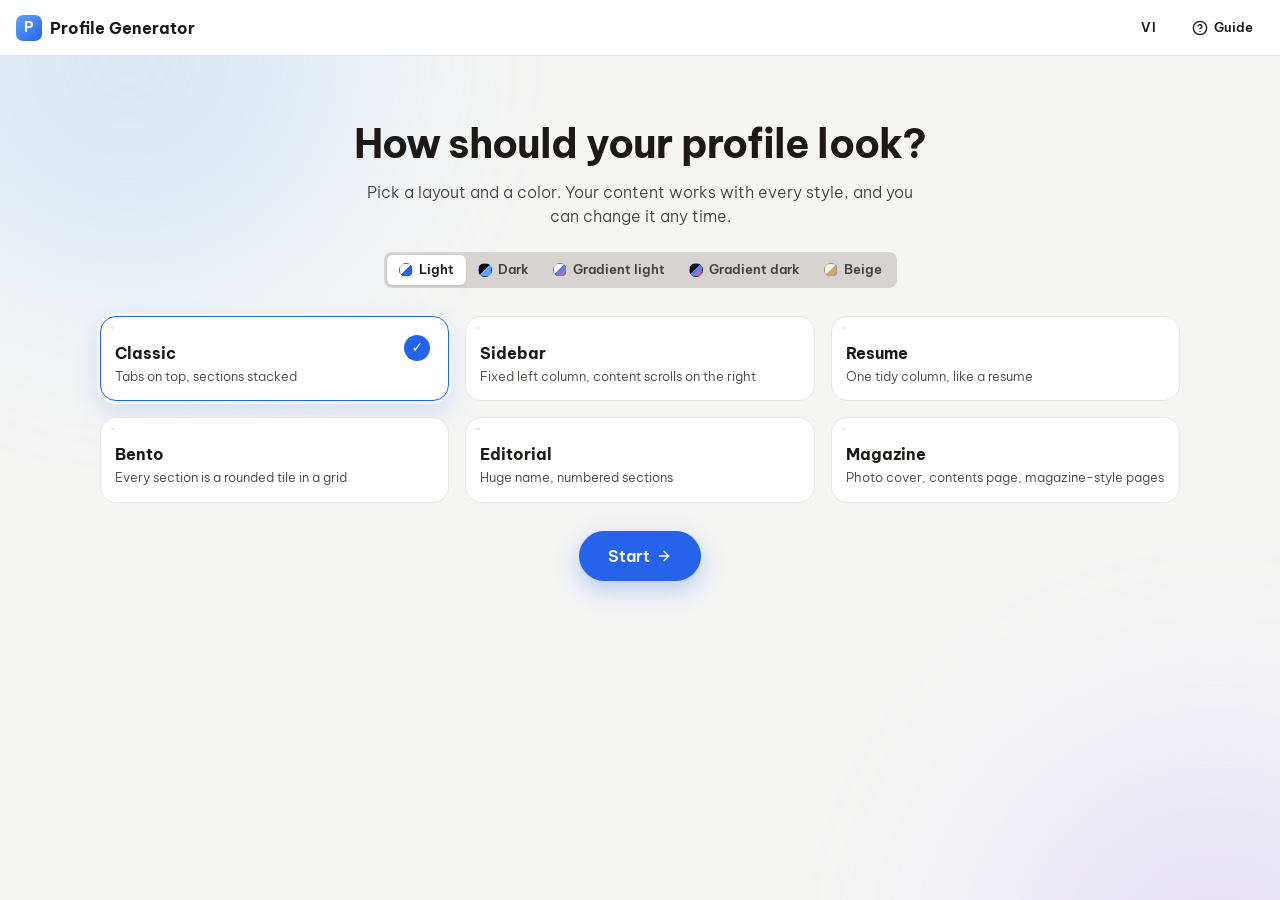
==== index.html @ 4fa09e20 "Deploy c422b63" ====
<!doctype html>
<html lang="vi">
  <head>
    <meta charset="UTF-8" />
    <meta name="viewport" content="width=device-width, initial-scale=1.0" />
    <title>Profile Generator</title>
    <meta name="description" content="Tạo profile cá nhân miễn phí: điền thông tin, chọn bố cục và màu, xem trước ngay, tải PDF hoặc ZIP website tĩnh." />
    <meta property="og:type" content="website" />
    <meta property="og:url" content="https://genprofile.github.io/" />
    <meta property="og:title" content="Profile Generator" />
    <meta property="og:description" content="Tạo profile cá nhân miễn phí: điền thông tin, chọn bố cục và màu, xem trước ngay, tải PDF hoặc ZIP website tĩnh." />
    <meta name="twitter:card" content="summary" />
    <link rel="preconnect" href="https://fonts.googleapis.com" />
    <link rel="preconnect" href="https://fonts.gstatic.com" crossorigin />
    <link rel="stylesheet" href="https://fonts.googleapis.com/css2?family=Be+Vietnam+Pro:wght@300;600;700&display=swap" />
    <script type="module" crossorigin src="./assets/index-CULIF-wq.js"></script>
    <link rel="modulepreload" crossorigin href="./assets/icons-CatRToJ0.js">
    <link rel="stylesheet" crossorigin href="./assets/icons-De8M_kjZ.css">
  </head>
  <body data-mode="edit">
    <header class="topbar">
      <button type="button" class="btn btn--ghost btn--sm only-result" id="back-to-edit" data-en="Keep editing">Sửa tiếp</button>
      <h1 class="topbar__title"><span class="logo" aria-hidden="true">P</span>Profile Generator</h1>
      <p class="topbar__status only-edit" id="save-status" role="status"></p>
      <button type="button" class="btn btn--ghost btn--sm topbar__lang" id="lang-toggle"></button>
      <a class="btn btn--ghost btn--sm topbar__help" id="help-link" href="huong-dan.html" aria-label="Hướng dẫn" data-en-aria-label="Guide"><span class="topbar__help-label" data-en="Guide">Hướng dẫn</span></a>
      <button type="button" class="btn btn--ghost btn--sm only-edit topbar__clear" id="clear-draft" aria-label="Xoá nháp" data-en-aria-label="Clear draft"><span class="topbar__clear-label" data-en="Clear draft">Xoá nháp</span></button>
      <button type="button" class="btn btn--primary btn--sm only-edit" id="create" data-en="Create profile">Tạo profile</button>

      <!-- Chế độ xem trước: cùng hàng trên desktop, xuống hàng thứ 2 trên điện thoại -->
      <div class="result-bar only-result">
        <p class="result-bar__hint" data-en="Happy with it? Download it or put it on GitHub.">Ưng ý rồi? Tải về hoặc đưa lên GitHub.</p>
        <button type="button" class="btn btn--sm" id="download-pdf"><span class="btn__label" data-en="Download PDF">Tải PDF</span></button>
        <button type="button" class="btn btn--sm" id="download-zip"><span class="btn__label" data-en="Download ZIP">Tải ZIP</span></button>
        <button type="button" class="btn btn--sm" id="to-github" disabled title="Sắp có" data-en-title="Coming soon">
          GitHub <span class="soon" data-en="Coming soon">Sắp có</span>
        </button>
      </div>
    </header>

    <!-- Màn hình khởi động (#/bat-dau): chọn bố cục + màu trước khi vào màn hình chính -->
    <main class="start only-start" id="start" aria-labelledby="start-title">
      <div class="start__bg" aria-hidden="true"></div>
      <div class="start__inner">
        <h2 class="start__title" id="start-title" data-en="How should your profile look?">Bạn muốn profile trông thế nào?</h2>
        <p class="start__lead" data-en="Pick a layout and a color. Your content works with every style, and you can change it any time.">Chọn bố cục và màu. Nội dung bạn nhập dùng chung cho mọi kiểu, đổi lại lúc nào cũng được.</p>
        <div class="segmented start__themes" id="start-themes" role="group" aria-label="Màu profile" data-en-aria-label="Profile color"></div>
        <div class="start__grid" id="start-layouts" role="group" aria-label="Bố cục profile" data-en-aria-label="Profile layout"></div>
        <button type="button" class="btn btn--primary start__go" id="start-go"><span id="start-go-label">Bắt đầu</span></button>
      </div>
    </main>

    <nav class="tabs only-edit" aria-label="Chế độ xem" data-en-aria-label="View">
      <button type="button" class="tabs__btn" data-view-tab="edit" aria-pressed="true" data-en="Edit">Sửa</button>
      <button type="button" class="tabs__btn" data-view-tab="preview" aria-pressed="false" data-en="Preview">Xem trước</button>
    </nav>

    <main class="workspace" id="workspace" data-view="edit">
      <div class="editor" id="editor"></div>
      <section class="preview" id="preview" data-device="desktop" aria-label="Xem trước" data-en-aria-label="Preview">
        <div class="preview__toolbar">
          <div class="segmented devices" role="group" aria-label="Khổ xem trước" data-en-aria-label="Preview size">
            <button type="button" class="seg" data-device-btn="desktop" aria-pressed="true" data-en="Desktop">Máy tính</button>
            <button type="button" class="seg" data-device-btn="phone" aria-pressed="false" data-en="Phone">Điện thoại</button>
          </div>
          <button type="button" class="btn btn--sm" id="change-layout" title="Đổi bố cục" data-en-title="Change layout"><span data-en="Layout:">Kiểu:</span> <span id="layout-name"></span></button>
          <div class="segmented picker" id="theme-picker" role="group" aria-label="Màu profile" data-en-aria-label="Profile color"></div>
        </div>
        <div class="preview__stage">
          <iframe id="preview-frame" title="Xem trước profile" data-en-title="Profile preview" src="template/index.html?preview&v=7bfd4f68"></iframe>
          <div class="preview__empty" id="preview-empty" hidden>
            <p class="preview__empty-title" data-en="This preview uses sample data">Đây là bản xem trước với dữ liệu mẫu</p>
            <p data-en="Fill in the form on the left and your profile replaces it as you type.">Điền thông tin ở cột bên trái, profile của bạn sẽ thay vào đây ngay khi bạn gõ.</p>
            <button type="button" class="btn btn--primary" id="preview-sample" data-en="Use sample data">Dùng dữ liệu mẫu</button>
          </div>
        </div>
      </section>
    </main>

    <div class="toast-region" id="toast" role="status" aria-live="polite"></div>

  </body>
</html>
---- assets/icons-De8M_kjZ.css ----
:root{--bg: #f5f5f4;--surface: #ffffff;--surface-alt: #fafaf9;--text: #1c1917;--muted: #44403c;--border: #d6d3d1;--border-soft: #e7e5e4;--accent: #2563eb;--accent-hover: #1d4ed8;--primary: #2563eb;--primary-hover: #1d4ed8;--accent-soft: #eff6ff;--success: #15803d;--success-soft: #dcfce7;--danger: #b91c1c;--accent-line: #bfdbfe;--toast-bg: #1c1917;--device: #1c1917;--radius: 10px;--topbar-h: 56px;--tabs-h: 48px;--bar-h: 52px;--font: "Be Vietnam Pro", system-ui, -apple-system, "Segoe UI", Roboto, "Helvetica Neue", Arial, sans-serif}html[data-theme=dark],html[data-theme=gradient-dark]{color-scheme:dark;--bg: #0e0e10;--surface: #18181b;--surface-alt: #1f1f23;--text: #f4f4f5;--muted: #b4b4bb;--border: #3f3f46;--border-soft: #27272a;--accent: #3b82f6;--accent-hover: #2563eb;--accent-soft: rgba(59, 130, 246, .15);--accent-line: rgba(96, 165, 250, .35);--success: #4ade80;--success-soft: rgba(74, 222, 128, .15);--danger: #f87171;--toast-bg: #3f3f46;--device: #3f3f46}*{box-sizing:border-box}[hidden],body[data-mode=edit] .only-result,body[data-mode=result] .only-edit,body:not([data-mode=start]) .only-start,body[data-mode=start] .only-edit,body[data-mode=start] .only-result,body[data-mode=start] .workspace{display:none!important}body{margin:0;background:var(--bg);color:var(--text);font:300 15px/1.5 var(--font)}.icon{display:inline-flex;flex-shrink:0;width:16px;height:16px}.icon svg{width:100%;height:100%}.visually-hidden{position:absolute;width:1px;height:1px;overflow:hidden;clip:rect(0 0 0 0);white-space:nowrap}.topbar{position:sticky;top:0;z-index:5;display:flex;align-items:center;gap:12px;height:var(--topbar-h);padding:0 16px;border-bottom:1px solid var(--border-soft);background:var(--surface)}.topbar__title{display:flex;align-items:center;gap:8px;min-width:0;margin:0;overflow:hidden;font-size:16px;white-space:nowrap}.logo{display:inline-flex;flex-shrink:0;align-items:center;justify-content:center;width:26px;height:26px;border-radius:7px;background:linear-gradient(135deg,#60a5fa,var(--accent));color:#fff;font-size:14px;font-weight:700}.topbar__status{flex-shrink:0;margin:0 0 0 auto;color:var(--muted);font-size:13px;white-space:nowrap}@media(max-width:480px){body[data-mode=edit] .topbar__title{display:none}}.result-bar{display:flex;align-items:center;gap:8px;margin-left:auto}.result-bar__hint{margin:0 4px 0 0;color:var(--muted);font-size:14px;white-space:nowrap}.soon{padding:1px 6px;border-radius:999px;background:var(--border-soft);color:var(--muted);font-size:11px}body[data-mode=result] .workspace{grid-template-columns:1fr}body[data-mode=result] .editor{display:none!important}@media(max-width:1100px){.result-bar__hint{display:none}}@media(max-width:899px){body[data-mode=result] .topbar{display:grid;grid-template-columns:auto 1fr;grid-template-rows:var(--topbar-h) calc(var(--bar-h) - 1px);row-gap:0;height:calc(var(--topbar-h) + var(--bar-h))}body[data-mode=result] .result-bar{grid-column:1 / -1;justify-content:center;margin:0 -16px;border-top:1px solid var(--border-soft)}body[data-mode=result] .preview{display:flex!important;height:calc(100dvh - var(--topbar-h) - var(--bar-h))}}.workspace{display:grid;grid-template-columns:minmax(340px,460px) 1fr;height:calc(100dvh - var(--topbar-h))}.editor{position:relative;display:grid;align-content:start;gap:12px;padding:16px;overflow-y:auto;border-right:1px solid var(--border-soft)}.preview{display:flex;flex-direction:column;gap:12px;min-width:0;padding:12px 16px 16px;background:var(--border-soft)}.preview__toolbar{display:flex;flex-wrap:wrap;justify-content:center;gap:8px 12px}.segmented{display:flex;padding:3px;border-radius:8px;background:var(--border)}.swatch{flex-shrink:0;width:14px;height:14px;border:1px solid rgba(0,0,0,.15);border-radius:50%}.swatch--minimal{background:linear-gradient(135deg,#fafaf9 50%,#2563eb 50%)}.swatch--dark{background:linear-gradient(135deg,#0b0b0c 50%,#60a5fa 50%)}.swatch--gradient{background:linear-gradient(135deg,#f8f9fc 45%,#4285f4 45%,#9b72cb 72%,#d96570)}.swatch--gradient-dark{background:linear-gradient(135deg,#131314 45%,#4285f4 45%,#9b72cb 72%,#d96570)}.swatch--beige{background:linear-gradient(135deg,#f4f0ea 50%,#c9a57b 50%)}.seg{display:inline-flex;align-items:center;gap:6px;padding:5px 12px;border:0;border-radius:6px;background:transparent;color:var(--muted);font:inherit;font-size:13px;font-weight:600;cursor:pointer}.seg[aria-pressed=true]{background:var(--surface);color:var(--text);box-shadow:0 1px 2px #1c19171f}.preview__stage{position:relative;display:flex;flex:1;justify-content:center;min-height:0}.preview.is-sample iframe{opacity:.55}.preview__empty{position:absolute;bottom:20px;left:50%;display:flex;flex-direction:column;align-items:center;gap:6px;width:min(100% - 32px,440px);padding:16px 20px;border:1px solid var(--border);border-radius:var(--radius);background:var(--surface);box-shadow:0 12px 32px #1c19172e;color:var(--muted);text-align:center;transform:translate(-50%)}.preview__empty p{max-width:36ch;margin:0}.preview__empty-title{color:var(--text);font-size:16px;font-weight:700}.preview__empty .btn{margin-top:6px}.preview iframe{display:block;width:100%;height:100%;border:0;border-radius:var(--radius);background:var(--surface);box-shadow:0 4px 16px #1c191714;transition:width .25s ease}.preview[data-device=phone] iframe{width:390px;max-width:100%;border:8px solid var(--device);border-radius:28px}.tabs{display:none}@media(max-width:899px){.tabs{position:sticky;top:var(--topbar-h);z-index:4;display:flex;height:var(--tabs-h);border-bottom:1px solid var(--border-soft);background:var(--surface)}.tabs__btn{flex:1;border:0;border-bottom:2px solid transparent;background:none;color:var(--muted);font:inherit;font-weight:600;cursor:pointer}.tabs__btn[aria-pressed=true]{border-bottom-color:var(--accent);color:var(--accent)}.workspace{display:block;height:auto}.editor{overflow:visible;border-right:0}.preview{height:calc(100dvh - var(--topbar-h) - var(--tabs-h));gap:0;padding:0}.preview__toolbar{padding:8px;border-bottom:1px solid var(--border);background:var(--surface)}.devices{display:none}.picker .seg__label{position:absolute;width:1px;height:1px;overflow:hidden;clip:rect(0 0 0 0);white-space:nowrap}.picker .seg{padding:7px 8px}.picker .swatch,.picker .icon{width:18px;height:18px}.preview iframe,.preview[data-device=phone] iframe{width:100%;border:0;border-radius:0;box-shadow:none}.workspace[data-view=edit] .preview,.workspace[data-view=preview] .editor{display:none}}.progress{display:grid;gap:6px;padding:12px 16px;border:1px solid var(--border-soft);border-radius:var(--radius);background:var(--surface)}.progress__row{display:flex;justify-content:space-between;font-size:13px;font-weight:600}.progress__label{color:var(--muted);font-weight:300}.progress__hint{margin:2px 0 0;color:var(--muted);font-size:13px}.progress__next{display:inline-flex;align-items:center;gap:4px;padding:0;border:0;background:none;color:var(--accent);font:inherit;font-weight:600;cursor:pointer}.progress__next:hover{text-decoration:underline}.progress__next:focus-visible{border-radius:4px;outline:2px solid var(--accent);outline-offset:2px}.progress__next .icon{width:14px;height:14px}.progress__track{height:6px;overflow:hidden;border-radius:999px;background:var(--border-soft)}.progress__fill{display:block;height:100%;border-radius:inherit;background:var(--accent);transition:width .3s ease}.banner{display:grid;gap:10px;justify-items:start;padding:14px 16px;border:1px solid var(--accent-line);border-radius:var(--radius);background:var(--accent-soft)}.banner p{margin:0;font-size:14px}.panel{border:1px solid var(--border-soft);border-radius:var(--radius);background:var(--surface)}.panel>summary{display:flex;align-items:center;gap:8px;padding:12px 16px;font-weight:600;cursor:pointer;list-style:none}.panel>summary::-webkit-details-marker{display:none}.panel>summary:focus-visible{border-radius:var(--radius);outline:2px solid var(--accent);outline-offset:-2px}.panel__title{margin-right:auto}.panel__badge{display:inline-flex;align-items:center;justify-content:center;min-width:22px;height:22px;padding:0 7px;border-radius:999px;background:var(--border-soft);color:var(--muted);font-size:12px}.panel__badge:empty{display:none}.panel__badge--done{padding:0;background:var(--success-soft);color:var(--success)}.panel__badge--done .icon{width:14px;height:14px}.panel>summary>.icon{color:var(--muted);transition:transform .2s ease}.panel[open]>summary>.icon{transform:rotate(180deg)}.panel__body{display:grid;grid-template-columns:minmax(0,1fr);gap:14px;padding:4px 16px 16px}.field{display:grid;gap:4px;min-width:0}.field label,.field__label{font-size:13px;font-weight:600}.field__hint{margin:0;color:var(--muted);font-size:12px}.field__error{margin:0;color:var(--danger);font-size:12px}.field__error:empty{display:none}.form-note{margin:0;color:var(--muted);font-size:13px}input,textarea,select{width:100%;padding:8px 10px;border:1px solid var(--border);border-radius:8px;background:var(--surface);color:var(--text);font:inherit}textarea{min-height:88px;resize:vertical}input:focus,textarea:focus,select:focus{border-color:var(--accent);outline:2px solid var(--accent);outline-offset:-1px}[aria-invalid=true]{border-color:var(--danger)}.checkbox{display:flex;align-items:center;gap:8px;font-size:14px}.checkbox input{width:16px;height:16px;margin:0;accent-color:var(--accent)}.chips{display:flex;flex-wrap:wrap;gap:6px;padding:6px;border:1px solid var(--border);border-radius:8px;background:var(--surface);cursor:text}.chips:focus-within{border-color:var(--accent);outline:2px solid var(--accent);outline-offset:-1px}.chips__list{display:contents;list-style:none}.chip{display:inline-flex;align-items:center;gap:2px;padding:2px 4px 2px 10px;border-radius:999px;background:var(--accent-soft);color:var(--accent);font-size:13px}.chip__remove{display:inline-flex;padding:3px;border:0;border-radius:999px;background:none;color:inherit;cursor:pointer}.chip__remove .icon{width:12px;height:12px}.chip__remove:hover,.chip__remove:focus-visible{background:var(--accent-line);outline:none}.chips__input,.chips__input:focus{flex:1;min-width:100px;padding:2px 4px;border:0;outline:none}.btn{display:inline-flex;align-items:center;justify-content:center;gap:6px;padding:7px 14px;border:1px solid var(--border);border-radius:8px;background:var(--surface);color:var(--text);font:inherit;font-size:14px;font-weight:600;white-space:nowrap;cursor:pointer}.btn:hover:not(:disabled){background:var(--bg)}.btn:disabled{opacity:.6;cursor:not-allowed}.btn--sm{padding:5px 10px;font-size:13px}.btn--primary{border-color:var(--primary);background:var(--primary);color:#fff}.btn--primary:hover:not(:disabled){background:var(--primary-hover)}.btn--ghost{border-color:transparent;background:transparent}.btn--add{justify-self:start;border-style:dashed;color:var(--accent)}.btn:focus-visible,.icon-btn:focus-visible,.tabs__btn:focus-visible,.seg:focus-visible,.list__toggle:focus-visible,.visually-hidden:focus-visible+.btn{outline:2px solid var(--accent);outline-offset:2px}.icon-btn{display:inline-flex;align-items:center;justify-content:center;width:30px;height:30px;border:1px solid transparent;border-radius:6px;background:transparent;color:var(--muted);cursor:pointer}.icon-btn:hover:not(:disabled){border-color:var(--border);background:var(--surface);color:var(--text)}.icon-btn:disabled{opacity:.3;cursor:default}.list{display:grid;grid-template-columns:minmax(0,1fr);gap:8px}.list__empty{margin:0;color:var(--muted);font-size:13px}.list__item{border:1px solid var(--border-soft);border-radius:8px;background:var(--surface-alt)}.list__head{display:flex;align-items:center;gap:2px;padding:4px 6px 4px 4px}.list__toggle{display:flex;flex:1;align-items:center;gap:8px;min-width:0;padding:6px 8px;border:0;border-radius:6px;background:none;color:var(--text);font:inherit;font-size:14px;font-weight:600;text-align:left;cursor:pointer}.list__toggle .icon{color:var(--muted);transform:rotate(-90deg);transition:transform .2s ease}.list__toggle[aria-expanded=true] .icon{transform:none}.list__title{min-width:0;overflow-wrap:anywhere}.list__body{display:grid;gap:14px;padding:12px 12px 14px;border-top:1px solid var(--border-soft)}.image-field{display:flex;align-items:center;gap:12px;padding:10px;border:1px dashed var(--border);border-radius:8px}.image-field.is-dragging{border-color:var(--accent);background:var(--accent-soft)}.image-field__thumb{flex-shrink:0;width:64px;height:64px;border:1px solid var(--border-soft);border-radius:8px;object-fit:cover}.image-field__thumb--wide{width:112px;height:63px}.image-field__actions{display:flex;flex-wrap:wrap;align-items:center;gap:6px 8px}.image-field__actions .field__hint{flex-basis:100%}.toast-region{position:fixed;bottom:16px;left:50%;z-index:20;width:max-content;max-width:calc(100% - 32px);transform:translate(-50%)}.toast{display:flex;align-items:center;gap:16px;padding:10px 12px 10px 16px;border-radius:10px;background:var(--toast-bg);box-shadow:0 8px 24px #1c191740;color:#fff;font-size:14px}.toast__message{min-width:0;overflow:hidden;text-overflow:ellipsis;white-space:nowrap}.toast__action{flex-shrink:0;padding:4px 8px;border:0;border-radius:6px;background:none;color:#93c5fd;font:inherit;font-weight:600;cursor:pointer}.toast__action:hover,.toast__action:focus-visible{background:#ffffff1f;outline:none}.start{--m-bg: #fafaf9;--m-surface: #ffffff;--m-line: #e7e5e4;--m-ink: #1c1917;--m-accent: #2563eb;--m-cover: var(--m-accent);--m-cover-ink: #ffffff;position:relative;display:flex;justify-content:center;min-height:calc(100dvh - var(--topbar-h));padding:clamp(32px,6vw,64px) 16px 24px;overflow:clip}.start[data-theme=dark]{--m-bg: #0b0b0c;--m-surface: #161618;--m-line: #2a2a2e;--m-ink: #f4f4f5;--m-accent: #60a5fa;--m-cover-ink: #0b0b0c}.start[data-theme=gradient]{--m-bg: #f8f9fc;--m-line: #e1e3e8;--m-ink: #1f1f1f;--m-accent: linear-gradient(90deg, #4285f4, #9b72cb 55%, #d96570)}.start[data-theme=gradient-dark]{--m-bg: #131314;--m-surface: #1e1f20;--m-line: #2e3033;--m-ink: #e3e3e3;--m-accent: linear-gradient(90deg, #4285f4, #9b72cb 55%, #d96570)}.start[data-theme=beige]{--m-bg: #f4f0ea;--m-surface: #fffdf9;--m-line: #e8e0d4;--m-accent: #8b6440;--m-cover: #c9a57b;--m-cover-ink: #1c1917}.start__bg{position:absolute;inset:0;pointer-events:none}.start__bg:before,.start__bg:after{content:"";position:absolute;width:60vmax;height:60vmax;border-radius:50%;filter:blur(60px);opacity:.35;animation:start-drift 16s ease-in-out infinite alternate}.start__bg:before{top:-30vmax;left:-20vmax;background:radial-gradient(circle,#93c5fd,transparent 65%)}.start__bg:after{right:-25vmax;bottom:-35vmax;background:radial-gradient(circle,#c4b5fd,transparent 65%);animation-delay:-8s}@keyframes start-drift{to{transform:translate(8vmax,6vmax) scale(1.15)}}.start__inner{position:relative;display:flex;flex-direction:column;align-items:center;width:min(100%,1080px);text-align:center}.start__title,.start__lead,.start__themes{animation:start-in .6s cubic-bezier(.2,.7,.2,1) backwards}.start__title{margin:0;font-size:clamp(26px,4vw,40px);letter-spacing:-.02em;line-height:1.2}.start__lead{max-width:52ch;margin:12px 0 24px;color:var(--muted);font-size:16px;animation-delay:.08s}.start__themes{flex-wrap:wrap;justify-content:center;animation-delay:.16s}.start__grid{display:grid;grid-template-columns:repeat(auto-fill,minmax(min(100%,280px),1fr));gap:16px;width:100%;margin-top:28px}.start-card{position:relative;display:flex;flex-direction:column;gap:2px;padding:10px 10px 14px;border:1px solid var(--border-soft);border-radius:16px;background:var(--surface);color:var(--text);font:inherit;text-align:left;cursor:pointer;animation:start-in .6s cubic-bezier(.2,.7,.2,1) backwards;animation-delay:calc(.24s + var(--i, 0) * 70ms);transition:transform .25s ease,box-shadow .25s ease,border-color .25s ease}.start-card:hover{transform:translateY(-4px);box-shadow:0 12px 28px #1c19171f}.start-card[aria-pressed=true]{border-color:var(--accent);box-shadow:0 0 0 3px var(--accent-soft),0 12px 28px #2563eb29}.start-card:after{content:"✓";position:absolute;top:18px;right:18px;display:grid;place-items:center;width:26px;height:26px;border-radius:50%;background:var(--accent);color:#fff;font-size:14px;font-weight:700;opacity:0;transform:scale(.5);transition:opacity .2s ease,transform .3s cubic-bezier(.3,1.6,.5,1)}.start-card[aria-pressed=true]:after{opacity:1;transform:none}.start-card:focus-visible{outline:2px solid var(--accent);outline-offset:2px}.start-card__name{margin:10px 4px 0;font-size:16px;font-weight:700}.start-card__desc{margin:0 4px;color:var(--muted);font-size:13px}.start__go{position:sticky;bottom:16px;z-index:1;margin-top:28px;padding:12px 28px;border-radius:999px;font-size:16px;box-shadow:0 8px 24px #2563eb4d}@keyframes start-in{0%{opacity:0;transform:translateY(16px)}}.mock{position:relative;display:block;aspect-ratio:16 / 10;overflow:hidden;border:1px solid var(--m-line);border-radius:10px;background:var(--m-bg);transition:background-color .3s ease}.mock .b{position:absolute;display:block;border-radius:3px;background:var(--m-line)}.mock--classic .b1{inset:0 0 auto;height:14%;border-radius:0;background:var(--m-surface);box-shadow:inset 0 -1px var(--m-line)}.mock--classic .b2{left:5%;top:5%;width:18%;height:4%;background:var(--m-ink)}.mock--classic .b3{left:54%;top:3%;width:41%;height:8%;border-radius:99px}.mock--classic .b4{left:55%;top:4%;width:12%;height:6%;border-radius:99px;background:var(--m-accent);animation:mock-tabs 4.5s ease-in-out infinite}.mock--classic .b5{left:6%;top:25%;width:13%;aspect-ratio:1;border-radius:50%;background:var(--m-accent)}.mock--classic .b6{left:24%;top:27%;width:42%;height:8%;background:var(--m-ink)}.mock--classic .b7{left:24%;top:40%;width:26%;height:4%}.mock--classic .b8{left:6%;top:58%;width:88%;height:34%;background:linear-gradient(90deg,var(--m-surface) 0 31%,transparent 31% 34.5%,var(--m-surface) 34.5% 65.5%,transparent 65.5% 69%,var(--m-surface) 69%)}.mock--sidebar .b1{inset:0 auto 0 0;width:30%;border-radius:0;background:var(--m-surface);box-shadow:inset -1px 0 var(--m-line)}.mock--sidebar .b2{left:6%;top:8%;width:10%;aspect-ratio:1;border-radius:50%;background:var(--m-accent)}.mock--sidebar .b3{left:6%;top:28%;width:18%;height:5%;background:var(--m-ink)}.mock--sidebar .b4{left:5%;top:42%;width:20%;height:42%;border-radius:5px}.mock--sidebar .b5{left:6%;top:44%;width:18%;height:8%;background:var(--m-accent);animation:mock-tabs-y 4.5s ease-in-out infinite}.mock--sidebar .b6{left:36%;top:10%;width:40%;height:7%;background:var(--m-ink)}.mock--sidebar .b7{left:36%;top:24%;width:58%;height:70%;background:linear-gradient(var(--m-surface) 0 75%,transparent 75%) 0 0 / 100% 40% repeat-y;animation:mock-scroll 3.5s linear infinite}.mock--resume .b1{left:25%;top:10%;width:32%;height:8%;background:var(--m-ink)}.mock--resume .b2{left:67%;top:8%;width:8%;aspect-ratio:1;border-radius:50%;background:var(--m-accent)}.mock--resume .b3{left:25%;top:25%;width:50%;height:1.5%;background:var(--m-accent)}.mock--resume .b4,.mock--resume .b5,.mock--resume .b6,.mock--resume .b7{left:25%;height:5%;transform-origin:left;animation:mock-grow 4s ease-out infinite}.mock--resume .b4{top:34%;width:50%}.mock--resume .b5{top:47%;width:42%;animation-delay:.25s}.mock--resume .b6{top:60%;width:48%;animation-delay:.5s}.mock--resume .b7{top:73%;width:34%;animation-delay:.75s}.mock--bento .b{border-radius:8px;background:var(--m-surface);box-shadow:0 0 0 1px var(--m-line);animation:mock-pulse 3s ease-in-out infinite}.mock--bento .b1{left:5%;top:7%;width:90%;height:28%}.mock--bento .b2{left:5%;top:40%;width:58%;height:24%;animation-delay:.3s}.mock--bento .b3{left:66%;top:40%;width:29%;height:24%;animation-delay:.6s}.mock--bento .b4{left:5%;top:68%;width:29%;height:25%;animation-delay:.9s}.mock--bento .b5{left:37%;top:68%;width:58%;height:25%;animation-delay:1.2s}.mock--bento .b6{left:9%;top:12%;width:11%;aspect-ratio:1;border-radius:50%;background:var(--m-accent);box-shadow:none}.mock--editorial .b1{left:6%;top:12%;width:70%;height:16%;background:var(--m-ink);transform-origin:left;animation:mock-grow 4s cubic-bezier(.2,.7,.2,1) infinite}.mock--editorial .b2{left:6%;top:34%;width:30%;height:5%;background:var(--m-accent)}.mock--editorial .b3{left:6%;top:52%;width:8%;height:6%;background:var(--m-accent)}.mock--editorial .b4{left:6%;top:62%;width:18%;height:5%;background:var(--m-ink)}.mock--editorial .b5{left:32%;top:52%;width:62%;height:40%;background:linear-gradient(var(--m-line) 0 40%,transparent 40%) 0 0 / 100% 25%}.mock--editorial .b6{left:84%;top:12%;width:9%;aspect-ratio:1;border-radius:50%;background:var(--m-accent)}.mock--magazine .b1{left:6%;top:3%;width:16%;height:3%;background:var(--m-ink);opacity:.5}.mock--magazine .b2{left:6%;top:10%;width:58%;height:80%;border-radius:0;background:linear-gradient(160deg,var(--m-line),var(--m-surface))}.mock--magazine .b3{left:48%;top:36%;width:46%;height:58%;border-radius:0;background:var(--m-cover);animation:mock-cover 5s cubic-bezier(.2,.7,.2,1) infinite}.mock--magazine .b4,.mock--magazine .b5{left:53%;height:10%;background:var(--m-cover-ink);animation:mock-cover 5s cubic-bezier(.2,.7,.2,1) infinite;animation-delay:.1s}.mock--magazine .b4{top:46%;width:30%}.mock--magazine .b5{top:61%;width:22%}@keyframes mock-tabs{0%,22%,to{transform:none}33%,55%{transform:translate(110%)}66%,88%{transform:translate(220%)}}@keyframes mock-tabs-y{0%,18%,to{transform:none}25%,43%{transform:translateY(125%)}50%,68%{transform:translateY(250%)}75%,93%{transform:translateY(375%)}}@keyframes mock-scroll{to{background-position:0 -66.667%}}@keyframes mock-grow{0%{transform:scaleX(0)}30%,85%{transform:scaleX(1);opacity:1}to{transform:scaleX(1);opacity:0}}@keyframes mock-pulse{0%,to{transform:none}50%{transform:scale(.94);opacity:.75}}@keyframes mock-cover{0%{transform:translate(45%);opacity:0}25%,88%{transform:none;opacity:1}to{transform:none;opacity:0}}@media(prefers-reduced-motion:reduce){.start *,.start *:before,.start *:after{animation:none!important;transition:none!important}}a.btn{text-decoration:none}body[data-mode=start] .topbar__lang,.guide-page .topbar__lang{margin-left:auto}.topbar__lang{min-width:40px;padding-inline:8px;letter-spacing:.04em}body[data-mode=result] .topbar__help,body[data-mode=result] .topbar__lang{display:none}@media(max-width:480px){.topbar__help,.topbar__clear{padding:7px}.topbar__help-label,.topbar__clear-label{display:none}}.guide{max-width:720px;margin:0 auto;padding:32px 16px 64px}.guide h1{margin:0 0 8px;font-size:28px;line-height:1.25}.guide h2{margin:40px 0 12px;font-size:20px}.guide strong{font-weight:600}.guide__lead{margin:0;color:var(--muted);font-size:17px}.guide__steps{display:grid;gap:14px;padding-left:22px}.guide__steps ul{display:grid;gap:6px;margin:8px 0 0;padding-left:20px}.guide code{padding:1px 5px;border-radius:4px;background:var(--accent-soft);font-size:.92em}.guide__faq{border-top:1px solid var(--border-soft)}.guide__faq details{border-bottom:1px solid var(--border-soft)}.guide__faq summary{padding:14px 0;font-weight:600;cursor:pointer}.guide__faq summary:focus-visible{outline:2px solid var(--accent);outline-offset:2px}.guide__faq details p{margin:0 0 16px;color:var(--muted)}.guide__cta{margin-top:40px}html:not([lang=en]) .guide__lang[lang=en],html[lang=en] .guide__lang[lang=vi]{display:none}
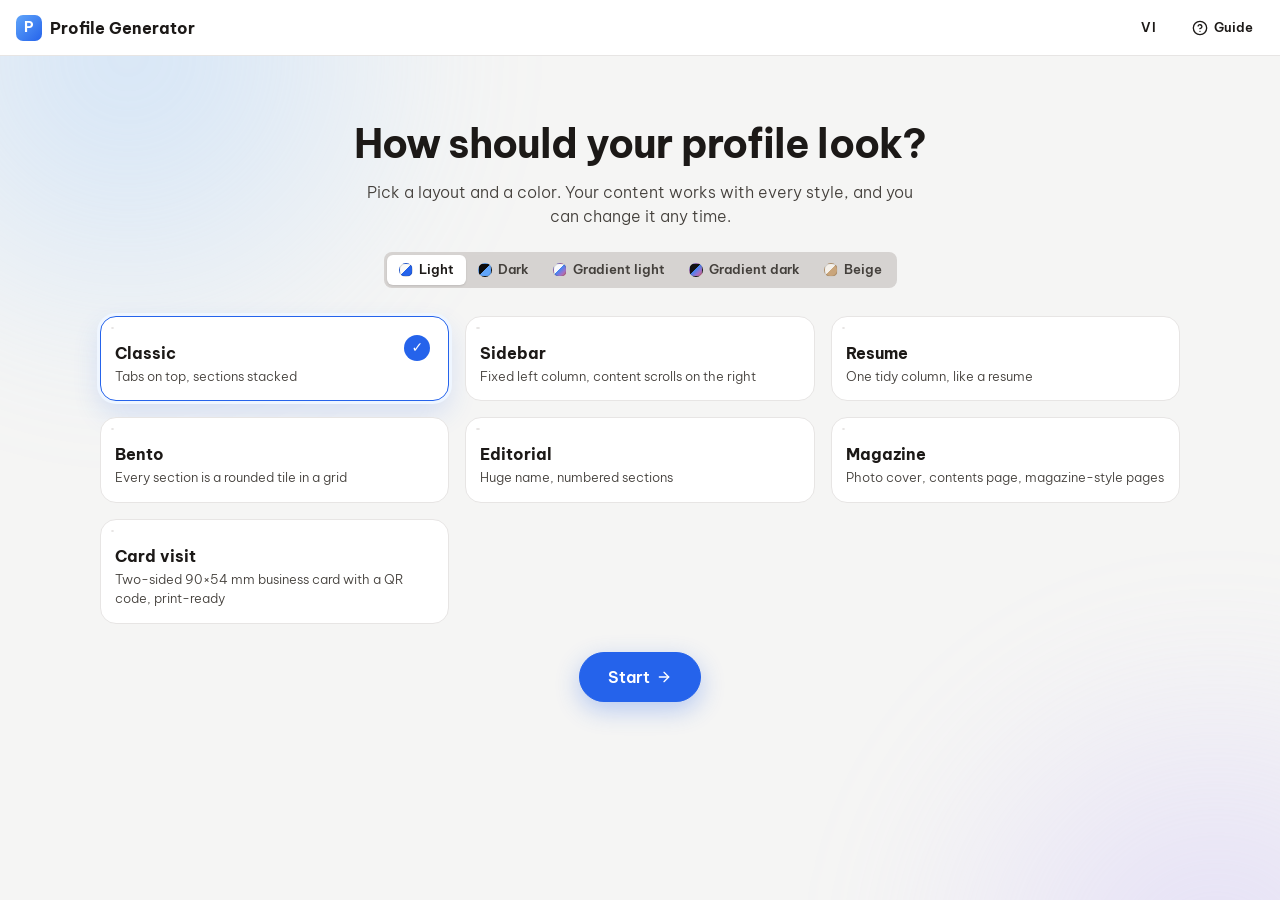
==== commit 1f8e8235: "Deploy e108d4d" ====
--- a/index.html
+++ b/index.html
@@ -13,9 +13,9 @@
     <link rel="preconnect" href="https://fonts.googleapis.com" />
     <link rel="preconnect" href="https://fonts.gstatic.com" crossorigin />
     <link rel="stylesheet" href="https://fonts.googleapis.com/css2?family=Be+Vietnam+Pro:wght@300;600;700&display=swap" />
-    <script type="module" crossorigin src="./assets/index-CULIF-wq.js"></script>
-    <link rel="modulepreload" crossorigin href="./assets/icons-CatRToJ0.js">
-    <link rel="stylesheet" crossorigin href="./assets/icons-De8M_kjZ.css">
+    <script type="module" crossorigin src="./assets/index-Bh5y-hS5.js"></script>
+    <link rel="modulepreload" crossorigin href="./assets/icons-gjpDQDKS.js">
+    <link rel="stylesheet" crossorigin href="./assets/icons-BS_9vqiA.css">
   </head>
   <body data-mode="edit">
     <header class="topbar">
@@ -29,12 +29,23 @@
 
       <!-- Chế độ xem trước: cùng hàng trên desktop, xuống hàng thứ 2 trên điện thoại -->
       <div class="result-bar only-result">
-        <p class="result-bar__hint" data-en="Happy with it? Download it or put it on GitHub.">Ưng ý rồi? Tải về hoặc đưa lên GitHub.</p>
+        <p class="result-bar__hint" data-en="Happy with it? Get a link, download it or put it on GitHub.">Ưng ý rồi? Lấy link, tải về hoặc đưa lên GitHub.</p>
+        <!-- Link chia sẻ (src/share/share.js), chỉ hiện khi có VITE_AI_API_URL -->
+        <button type="button" class="btn btn--sm btn--primary" id="share-link" hidden><span class="btn__label" data-en="Get link">Lấy link</span></button>
         <button type="button" class="btn btn--sm" id="download-pdf"><span class="btn__label" data-en="Download PDF">Tải PDF</span></button>
         <button type="button" class="btn btn--sm" id="download-zip"><span class="btn__label" data-en="Download ZIP">Tải ZIP</span></button>
         <button type="button" class="btn btn--sm" id="to-github" disabled title="Sắp có" data-en-title="Coming soon">
           GitHub <span class="soon" data-en="Coming soon">Sắp có</span>
         </button>
+      </div>
+
+      <!-- Xem link chia sẻ (#/p/<slug>-<id>). Sửa / Xoá link chỉ hiện khi trình duyệt có mã sửa -->
+      <div class="result-bar only-shared" id="share-bar">
+        <button type="button" class="btn btn--sm" id="share-edit" aria-label="Sửa" data-en-aria-label="Edit" hidden><span class="share-bar__label" data-en="Edit">Sửa</span></button>
+        <button type="button" class="btn btn--sm" id="share-delete" aria-label="Xoá link" data-en-aria-label="Delete link" hidden><span class="share-bar__label" data-en="Delete link">Xoá link</span></button>
+        <button type="button" class="btn btn--sm" id="share-pdf"><span class="btn__label" data-en="Download PDF">Tải PDF</span></button>
+        <button type="button" class="btn btn--sm" id="share-zip"><span class="btn__label" data-en="Download ZIP">Tải ZIP</span></button>
+        <button type="button" class="btn btn--sm btn--primary" id="share-create"><span data-en="Create yours">Tạo profile<span class="share-bar__more"> của bạn</span></span></button>
       </div>
     </header>
 
@@ -56,19 +67,24 @@
     </nav>
 
     <main class="workspace" id="workspace" data-view="edit">
-      <div class="editor" id="editor"></div>
+      <div class="editor-col">
+        <div class="editor" id="editor"></div>
+        <!-- Tay cầm trợ lý AI (src/ai/panel.js), chỉ hiện khi có VITE_AI_API_URL -->
+        <button type="button" class="ai-handle" id="ai-toggle" aria-expanded="false" hidden></button>
+      </div>
       <section class="preview" id="preview" data-device="desktop" aria-label="Xem trước" data-en-aria-label="Preview">
         <div class="preview__toolbar">
           <div class="segmented devices" role="group" aria-label="Khổ xem trước" data-en-aria-label="Preview size">
             <button type="button" class="seg" data-device-btn="desktop" aria-pressed="true" data-en="Desktop">Máy tính</button>
             <button type="button" class="seg" data-device-btn="phone" aria-pressed="false" data-en="Phone">Điện thoại</button>
           </div>
-          <button type="button" class="btn btn--sm" id="change-layout" title="Đổi bố cục" data-en-title="Change layout"><span data-en="Layout:">Kiểu:</span> <span id="layout-name"></span></button>
-          <div class="segmented picker" id="theme-picker" role="group" aria-label="Màu profile" data-en-aria-label="Profile color"></div>
+          <button type="button" class="btn btn--sm only-draft" id="change-layout" title="Đổi bố cục" data-en-title="Change layout"><span data-en="Layout:">Kiểu:</span> <span id="layout-name"></span></button>
+          <div class="segmented picker only-draft" id="theme-picker" role="group" aria-label="Màu profile" data-en-aria-label="Profile color"></div>
         </div>
         <div class="preview__stage">
-          <iframe id="preview-frame" title="Xem trước profile" data-en-title="Profile preview" src="template/index.html?preview&v=7bfd4f68"></iframe>
-          <div class="preview__empty" id="preview-empty" hidden>
+          <iframe id="preview-frame" title="Xem trước profile" data-en-title="Profile preview" src="template/index.html?preview&v=d6335669"></iframe>
+          <p class="share-status only-shared" id="share-status" role="status" hidden></p>
+          <div class="preview__empty only-draft" id="preview-empty" hidden>
             <p class="preview__empty-title" data-en="This preview uses sample data">Đây là bản xem trước với dữ liệu mẫu</p>
             <p data-en="Fill in the form on the left and your profile replaces it as you type.">Điền thông tin ở cột bên trái, profile của bạn sẽ thay vào đây ngay khi bạn gõ.</p>
             <button type="button" class="btn btn--primary" id="preview-sample" data-en="Use sample data">Dùng dữ liệu mẫu</button>
--- a/assets/icons-BS_9vqiA.css
+++ b/assets/icons-BS_9vqiA.css
@@ -0,0 +1 @@
+:root{--bg: #f5f5f4;--surface: #ffffff;--surface-alt: #fafaf9;--text: #1c1917;--muted: #44403c;--border: #d6d3d1;--border-soft: #e7e5e4;--accent: #2563eb;--accent-hover: #1d4ed8;--primary: #2563eb;--primary-hover: #1d4ed8;--accent-soft: #eff6ff;--success: #15803d;--success-soft: #dcfce7;--danger: #b91c1c;--accent-line: #bfdbfe;--toast-bg: #1c1917;--device: #1c1917;--radius: 10px;--topbar-h: 56px;--tabs-h: 48px;--bar-h: 52px;--font: "Be Vietnam Pro", system-ui, -apple-system, "Segoe UI", Roboto, "Helvetica Neue", Arial, sans-serif}html[data-theme=dark],html[data-theme=gradient-dark]{color-scheme:dark;--bg: #0e0e10;--surface: #18181b;--surface-alt: #1f1f23;--text: #f4f4f5;--muted: #b4b4bb;--border: #3f3f46;--border-soft: #27272a;--accent: #3b82f6;--accent-hover: #2563eb;--accent-soft: rgba(59, 130, 246, .15);--accent-line: rgba(96, 165, 250, .35);--success: #4ade80;--success-soft: rgba(74, 222, 128, .15);--danger: #f87171;--toast-bg: #3f3f46;--device: #3f3f46}*{box-sizing:border-box}[hidden],body[data-mode=edit] .only-result,body[data-mode=result] .only-edit,body:not([data-mode=start]) .only-start,body[data-mode=start] .only-edit,body[data-mode=start] .only-result,body[data-mode=start] .workspace,body:not([data-mode=shared]) .only-shared,body[data-mode=shared] .only-edit,body[data-mode=shared] .only-result,body[data-mode=shared] .only-draft{display:none!important}body{margin:0;background:var(--bg);color:var(--text);font:300 15px/1.5 var(--font)}.icon{display:inline-flex;flex-shrink:0;width:16px;height:16px}.icon svg{width:100%;height:100%}.visually-hidden{position:absolute;width:1px;height:1px;overflow:hidden;clip:rect(0 0 0 0);white-space:nowrap}.topbar{position:sticky;top:0;z-index:5;display:flex;align-items:center;gap:12px;height:var(--topbar-h);padding:0 16px;border-bottom:1px solid var(--border-soft);background:var(--surface)}.topbar__title{display:flex;align-items:center;gap:8px;min-width:0;margin:0;overflow:hidden;font-size:16px;white-space:nowrap}.logo{display:inline-flex;flex-shrink:0;align-items:center;justify-content:center;width:26px;height:26px;border-radius:7px;background:linear-gradient(135deg,#60a5fa,var(--accent));color:#fff;font-size:14px;font-weight:700}.topbar__status{flex-shrink:0;margin:0 0 0 auto;color:var(--muted);font-size:13px;white-space:nowrap}@media(max-width:480px){body[data-mode=edit] .topbar__title{display:none}}.result-bar{display:flex;align-items:center;gap:8px;margin-left:auto}.result-bar__hint{margin:0 4px 0 0;color:var(--muted);font-size:14px;white-space:nowrap}.soon{padding:1px 6px;border-radius:999px;background:var(--border-soft);color:var(--muted);font-size:11px}body[data-mode=result] .workspace,body[data-mode=shared] .workspace{grid-template-columns:1fr}body[data-mode=result] .editor-col,body[data-mode=shared] .editor-col{display:none!important}body[data-mode=shared] .preview.is-sample iframe{opacity:1}.share-status{position:absolute;inset:0;z-index:1;display:flex;align-items:center;justify-content:center;margin:0;padding:24px;border-radius:var(--radius);background:var(--surface);color:var(--muted);font-size:16px;text-align:center}@media(max-width:1100px){.result-bar__hint{display:none}}@media(max-width:899px){body[data-mode=result] .topbar,body[data-mode=shared] .topbar{display:grid;grid-template-columns:auto 1fr;grid-template-rows:var(--topbar-h) calc(var(--bar-h) - 1px);row-gap:0;height:calc(var(--topbar-h) + var(--bar-h))}body[data-mode=result] .result-bar,body[data-mode=shared] .result-bar{grid-column:1 / -1;justify-content:center;margin:0 -16px;border-top:1px solid var(--border-soft)}body[data-mode=result] .preview,body[data-mode=shared] .preview{display:flex!important;height:calc(100dvh - var(--topbar-h) - var(--bar-h))}}.workspace{display:grid;grid-template-columns:minmax(340px,460px) 1fr;height:calc(100dvh - var(--topbar-h))}.editor-col{position:relative;display:grid;grid-template-rows:minmax(0,1fr);min-width:0;min-height:0}.editor{position:relative;display:grid;align-content:start;gap:12px;padding:16px;overflow-y:auto;border-right:1px solid var(--border-soft)}.preview{display:flex;flex-direction:column;gap:12px;min-width:0;padding:12px 16px 16px;background:var(--border-soft)}.preview__toolbar{display:flex;flex-wrap:wrap;justify-content:center;gap:8px 12px}.segmented{display:flex;padding:3px;border-radius:8px;background:var(--border)}.swatch{flex-shrink:0;width:14px;height:14px;border:1px solid rgba(0,0,0,.15);border-radius:50%}.swatch--minimal{background:linear-gradient(135deg,#fafaf9 50%,#2563eb 50%)}.swatch--dark{background:linear-gradient(135deg,#0b0b0c 50%,#60a5fa 50%)}.swatch--gradient{background:linear-gradient(135deg,#f8f9fc 45%,#4285f4 45%,#9b72cb 72%,#d96570)}.swatch--gradient-dark{background:linear-gradient(135deg,#131314 45%,#4285f4 45%,#9b72cb 72%,#d96570)}.swatch--beige{background:linear-gradient(135deg,#f4f0ea 50%,#c9a57b 50%)}.seg{display:inline-flex;align-items:center;gap:6px;padding:5px 12px;border:0;border-radius:6px;background:transparent;color:var(--muted);font:inherit;font-size:13px;font-weight:600;cursor:pointer}.seg[aria-pressed=true]{background:var(--surface);color:var(--text);box-shadow:0 1px 2px #1c19171f}.preview__stage{position:relative;display:flex;flex:1;justify-content:center;min-height:0}.preview.is-sample iframe{opacity:.55}.preview__empty{position:absolute;bottom:20px;left:50%;display:flex;flex-direction:column;align-items:center;gap:6px;width:min(100% - 32px,440px);padding:16px 20px;border:1px solid var(--border);border-radius:var(--radius);background:var(--surface);box-shadow:0 12px 32px #1c19172e;color:var(--muted);text-align:center;transform:translate(-50%)}.preview__empty p{max-width:36ch;margin:0}.preview__empty-title{color:var(--text);font-size:16px;font-weight:700}.preview__empty .btn{margin-top:6px}.preview iframe{display:block;width:100%;height:100%;border:0;border-radius:var(--radius);background:var(--surface);box-shadow:0 4px 16px #1c191714;transition:width .25s ease}.preview[data-device=phone] iframe{width:390px;max-width:100%;border:8px solid var(--device);border-radius:28px}.tabs{display:none}@media(max-width:899px){.tabs{position:sticky;top:var(--topbar-h);z-index:4;display:flex;height:var(--tabs-h);border-bottom:1px solid var(--border-soft);background:var(--surface)}.tabs__btn{flex:1;border:0;border-bottom:2px solid transparent;background:none;color:var(--muted);font:inherit;font-weight:600;cursor:pointer}.tabs__btn[aria-pressed=true]{border-bottom-color:var(--accent);color:var(--accent)}.workspace{display:block;height:auto}.editor{overflow:visible;border-right:0}.preview{height:calc(100dvh - var(--topbar-h) - var(--tabs-h));gap:0;padding:0}.preview__toolbar{padding:8px;border-bottom:1px solid var(--border);background:var(--surface)}.devices{display:none}.picker .seg__label{position:absolute;width:1px;height:1px;overflow:hidden;clip:rect(0 0 0 0);white-space:nowrap}.picker .seg{padding:7px 8px}.picker .swatch,.picker .icon{width:18px;height:18px}.preview iframe,.preview[data-device=phone] iframe{width:100%;border:0;border-radius:0;box-shadow:none}.workspace[data-view=edit] .preview,.workspace[data-view=preview] .editor-col{display:none}.editor-col{display:block}}.progress{display:grid;gap:6px;padding:12px 16px;border:1px solid var(--border-soft);border-radius:var(--radius);background:var(--surface)}.progress__row{display:flex;justify-content:space-between;font-size:13px;font-weight:600}.progress__label{color:var(--muted);font-weight:300}.progress__hint{margin:2px 0 0;color:var(--muted);font-size:13px}.progress__next{display:inline-flex;align-items:center;gap:4px;padding:0;border:0;background:none;color:var(--accent);font:inherit;font-weight:600;cursor:pointer}.progress__next:hover{text-decoration:underline}.progress__next:focus-visible{border-radius:4px;outline:2px solid var(--accent);outline-offset:2px}.progress__next .icon{width:14px;height:14px}.progress__track{height:6px;overflow:hidden;border-radius:999px;background:var(--border-soft)}.progress__fill{display:block;height:100%;border-radius:inherit;background:var(--accent);transition:width .3s ease}.banner{display:grid;gap:10px;justify-items:start;padding:14px 16px;border:1px solid var(--accent-line);border-radius:var(--radius);background:var(--accent-soft)}.banner p{margin:0;font-size:14px}.editor--card .only-profile{display:none}.panel{border:1px solid var(--border-soft);border-radius:var(--radius);background:var(--surface)}.panel>summary{display:flex;align-items:center;gap:8px;padding:12px 16px;font-weight:600;cursor:pointer;list-style:none}.panel>summary::-webkit-details-marker{display:none}.panel>summary:focus-visible{border-radius:var(--radius);outline:2px solid var(--accent);outline-offset:-2px}.panel__title{margin-right:auto}.panel__badge{display:inline-flex;align-items:center;justify-content:center;min-width:22px;height:22px;padding:0 7px;border-radius:999px;background:var(--border-soft);color:var(--muted);font-size:12px}.panel__badge:empty{display:none}.panel__badge--done{padding:0;background:var(--success-soft);color:var(--success)}.panel__badge--done .icon{width:14px;height:14px}.panel>summary>.icon{color:var(--muted);transition:transform .2s ease}.panel[open]>summary>.icon{transform:rotate(180deg)}.panel__body{display:grid;grid-template-columns:minmax(0,1fr);gap:14px;padding:4px 16px 16px}.field{display:grid;gap:4px;min-width:0}.field label,.field__label{font-size:13px;font-weight:600}.field__hint{margin:0;color:var(--muted);font-size:12px}.field__error{margin:0;color:var(--danger);font-size:12px}.field__error:empty{display:none}.form-note{margin:0;color:var(--muted);font-size:13px}input,textarea,select{width:100%;padding:8px 10px;border:1px solid var(--border);border-radius:8px;background:var(--surface);color:var(--text);font:inherit}textarea{min-height:88px;resize:vertical}input:focus,textarea:focus,select:focus{border-color:var(--accent);outline:2px solid var(--accent);outline-offset:-1px}[aria-invalid=true]{border-color:var(--danger)}.checkbox{display:flex;align-items:center;gap:8px;font-size:14px}.checkbox input{width:16px;height:16px;margin:0;accent-color:var(--accent)}.chips{display:flex;flex-wrap:wrap;gap:6px;padding:6px;border:1px solid var(--border);border-radius:8px;background:var(--surface);cursor:text}.chips:focus-within{border-color:var(--accent);outline:2px solid var(--accent);outline-offset:-1px}.chips__list{display:contents;list-style:none}.chip{display:inline-flex;align-items:center;gap:2px;padding:2px 4px 2px 10px;border-radius:999px;background:var(--accent-soft);color:var(--accent);font-size:13px}.chip__remove{display:inline-flex;padding:3px;border:0;border-radius:999px;background:none;color:inherit;cursor:pointer}.chip__remove .icon{width:12px;height:12px}.chip__remove:hover,.chip__remove:focus-visible{background:var(--accent-line);outline:none}.chips__input,.chips__input:focus{flex:1;min-width:100px;padding:2px 4px;border:0;outline:none}.btn{display:inline-flex;align-items:center;justify-content:center;gap:6px;padding:7px 14px;border:1px solid var(--border);border-radius:8px;background:var(--surface);color:var(--text);font:inherit;font-size:14px;font-weight:600;white-space:nowrap;cursor:pointer}.btn:hover:not(:disabled){background:var(--bg)}.btn:disabled{opacity:.6;cursor:not-allowed}.btn--sm{padding:5px 10px;font-size:13px}.btn--primary{border-color:var(--primary);background:var(--primary);color:#fff}.btn--primary:hover:not(:disabled){background:var(--primary-hover)}.btn--ghost{border-color:transparent;background:transparent}.btn--add{justify-self:start;border-style:dashed;color:var(--accent)}.btn:focus-visible,.icon-btn:focus-visible,.tabs__btn:focus-visible,.seg:focus-visible,.list__toggle:focus-visible,.visually-hidden:focus-visible+.btn{outline:2px solid var(--accent);outline-offset:2px}.icon-btn{display:inline-flex;align-items:center;justify-content:center;width:30px;height:30px;border:1px solid transparent;border-radius:6px;background:transparent;color:var(--muted);cursor:pointer}.icon-btn:hover:not(:disabled){border-color:var(--border);background:var(--surface);color:var(--text)}.icon-btn:disabled{opacity:.3;cursor:default}.list{display:grid;grid-template-columns:minmax(0,1fr);gap:8px}.list__empty{margin:0;color:var(--muted);font-size:13px}.list__item{border:1px solid var(--border-soft);border-radius:8px;background:var(--surface-alt)}.list__head{display:flex;align-items:center;gap:2px;padding:4px 6px 4px 4px}.list__toggle{display:flex;flex:1;align-items:center;gap:8px;min-width:0;padding:6px 8px;border:0;border-radius:6px;background:none;color:var(--text);font:inherit;font-size:14px;font-weight:600;text-align:left;cursor:pointer}.list__toggle .icon{color:var(--muted);transform:rotate(-90deg);transition:transform .2s ease}.list__toggle[aria-expanded=true] .icon{transform:none}.list__title{min-width:0;overflow-wrap:anywhere}.list__body{display:grid;gap:14px;padding:12px 12px 14px;border-top:1px solid var(--border-soft)}.image-field{display:flex;align-items:center;gap:12px;padding:10px;border:1px dashed var(--border);border-radius:8px}.image-field.is-dragging{border-color:var(--accent);background:var(--accent-soft)}.image-field__thumb{flex-shrink:0;width:64px;height:64px;border:1px solid var(--border-soft);border-radius:8px;object-fit:cover}.image-field__thumb--wide{width:112px;height:63px}.image-field__actions{display:flex;flex-wrap:wrap;align-items:center;gap:6px 8px}.image-field__actions .field__hint{flex-basis:100%}.toast-region{position:fixed;bottom:16px;left:50%;z-index:20;width:max-content;max-width:calc(100% - 32px);transform:translate(-50%)}.toast{display:flex;align-items:center;gap:16px;padding:10px 12px 10px 16px;border-radius:10px;background:var(--toast-bg);box-shadow:0 8px 24px #1c191740;color:#fff;font-size:14px}.toast__message{min-width:0;overflow:hidden;text-overflow:ellipsis;white-space:nowrap}.toast__action{flex-shrink:0;padding:4px 8px;border:0;border-radius:6px;background:none;color:#93c5fd;font:inherit;font-weight:600;cursor:pointer}.toast__action:hover,.toast__action:focus-visible{background:#ffffff1f;outline:none}.start{--m-bg: #fafaf9;--m-surface: #ffffff;--m-line: #e7e5e4;--m-ink: #1c1917;--m-accent: #2563eb;--m-cover: var(--m-accent);--m-cover-ink: #ffffff;position:relative;display:flex;justify-content:center;min-height:calc(100dvh - var(--topbar-h));padding:clamp(32px,6vw,64px) 16px 24px;overflow:clip}.start[data-theme=dark]{--m-bg: #0b0b0c;--m-surface: #161618;--m-line: #2a2a2e;--m-ink: #f4f4f5;--m-accent: #60a5fa;--m-cover-ink: #0b0b0c}.start[data-theme=gradient]{--m-bg: #f8f9fc;--m-line: #e1e3e8;--m-ink: #1f1f1f;--m-accent: linear-gradient(90deg, #4285f4, #9b72cb 55%, #d96570)}.start[data-theme=gradient-dark]{--m-bg: #131314;--m-surface: #1e1f20;--m-line: #2e3033;--m-ink: #e3e3e3;--m-accent: linear-gradient(90deg, #4285f4, #9b72cb 55%, #d96570)}.start[data-theme=beige]{--m-bg: #f4f0ea;--m-surface: #fffdf9;--m-line: #e8e0d4;--m-accent: #8b6440;--m-cover: #c9a57b;--m-cover-ink: #1c1917}.start__bg{position:absolute;inset:0;pointer-events:none}.start__bg:before,.start__bg:after{content:"";position:absolute;width:60vmax;height:60vmax;border-radius:50%;filter:blur(60px);opacity:.35;animation:start-drift 16s ease-in-out infinite alternate}.start__bg:before{top:-30vmax;left:-20vmax;background:radial-gradient(circle,#93c5fd,transparent 65%)}.start__bg:after{right:-25vmax;bottom:-35vmax;background:radial-gradient(circle,#c4b5fd,transparent 65%);animation-delay:-8s}@keyframes start-drift{to{transform:translate(8vmax,6vmax) scale(1.15)}}.start__inner{position:relative;display:flex;flex-direction:column;align-items:center;width:min(100%,1080px);text-align:center}.start__title,.start__lead,.start__themes{animation:start-in .6s cubic-bezier(.2,.7,.2,1) backwards}.start__title{margin:0;font-size:clamp(26px,4vw,40px);letter-spacing:-.02em;line-height:1.2}.start__lead{max-width:52ch;margin:12px 0 24px;color:var(--muted);font-size:16px;animation-delay:.08s}.start__themes{flex-wrap:wrap;justify-content:center;animation-delay:.16s}.start__grid{display:grid;grid-template-columns:repeat(auto-fill,minmax(min(100%,280px),1fr));gap:16px;width:100%;margin-top:28px}.start-card{position:relative;display:flex;flex-direction:column;gap:2px;padding:10px 10px 14px;border:1px solid var(--border-soft);border-radius:16px;background:var(--surface);color:var(--text);font:inherit;text-align:left;cursor:pointer;animation:start-in .6s cubic-bezier(.2,.7,.2,1) backwards;animation-delay:calc(.24s + var(--i, 0) * 70ms);transition:transform .25s ease,box-shadow .25s ease,border-color .25s ease}.start-card:hover{transform:translateY(-4px);box-shadow:0 12px 28px #1c19171f}.start-card[aria-pressed=true]{border-color:var(--accent);box-shadow:0 0 0 3px var(--accent-soft),0 12px 28px #2563eb29}.start-card:after{content:"✓";position:absolute;top:18px;right:18px;display:grid;place-items:center;width:26px;height:26px;border-radius:50%;background:var(--accent);color:#fff;font-size:14px;font-weight:700;opacity:0;transform:scale(.5);transition:opacity .2s ease,transform .3s cubic-bezier(.3,1.6,.5,1)}.start-card[aria-pressed=true]:after{opacity:1;transform:none}.start-card:focus-visible{outline:2px solid var(--accent);outline-offset:2px}.start-card__name{margin:10px 4px 0;font-size:16px;font-weight:700}.start-card__desc{margin:0 4px;color:var(--muted);font-size:13px}.start__go{position:sticky;bottom:16px;z-index:1;margin-top:28px;padding:12px 28px;border-radius:999px;font-size:16px;box-shadow:0 8px 24px #2563eb4d}@keyframes start-in{0%{opacity:0;transform:translateY(16px)}}.mock{position:relative;display:block;aspect-ratio:16 / 10;overflow:hidden;border:1px solid var(--m-line);border-radius:10px;background:var(--m-bg);transition:background-color .3s ease}.mock .b{position:absolute;display:block;border-radius:3px;background:var(--m-line)}.mock--classic .b1{inset:0 0 auto;height:14%;border-radius:0;background:var(--m-surface);box-shadow:inset 0 -1px var(--m-line)}.mock--classic .b2{left:5%;top:5%;width:18%;height:4%;background:var(--m-ink)}.mock--classic .b3{left:54%;top:3%;width:41%;height:8%;border-radius:99px}.mock--classic .b4{left:55%;top:4%;width:12%;height:6%;border-radius:99px;background:var(--m-accent);animation:mock-tabs 4.5s ease-in-out infinite}.mock--classic .b5{left:6%;top:25%;width:13%;aspect-ratio:1;border-radius:50%;background:var(--m-accent)}.mock--classic .b6{left:24%;top:27%;width:42%;height:8%;background:var(--m-ink)}.mock--classic .b7{left:24%;top:40%;width:26%;height:4%}.mock--classic .b8{left:6%;top:58%;width:88%;height:34%;background:linear-gradient(90deg,var(--m-surface) 0 31%,transparent 31% 34.5%,var(--m-surface) 34.5% 65.5%,transparent 65.5% 69%,var(--m-surface) 69%)}.mock--sidebar .b1{inset:0 auto 0 0;width:30%;border-radius:0;background:var(--m-surface);box-shadow:inset -1px 0 var(--m-line)}.mock--sidebar .b2{left:6%;top:8%;width:10%;aspect-ratio:1;border-radius:50%;background:var(--m-accent)}.mock--sidebar .b3{left:6%;top:28%;width:18%;height:5%;background:var(--m-ink)}.mock--sidebar .b4{left:5%;top:42%;width:20%;height:42%;border-radius:5px}.mock--sidebar .b5{left:6%;top:44%;width:18%;height:8%;background:var(--m-accent);animation:mock-tabs-y 4.5s ease-in-out infinite}.mock--sidebar .b6{left:36%;top:10%;width:40%;height:7%;background:var(--m-ink)}.mock--sidebar .b7{left:36%;top:24%;width:58%;height:70%;background:linear-gradient(var(--m-surface) 0 75%,transparent 75%) 0 0 / 100% 40% repeat-y;animation:mock-scroll 3.5s linear infinite}.mock--resume .b1{left:25%;top:10%;width:32%;height:8%;background:var(--m-ink)}.mock--resume .b2{left:67%;top:8%;width:8%;aspect-ratio:1;border-radius:50%;background:var(--m-accent)}.mock--resume .b3{left:25%;top:25%;width:50%;height:1.5%;background:var(--m-accent)}.mock--resume .b4,.mock--resume .b5,.mock--resume .b6,.mock--resume .b7{left:25%;height:5%;transform-origin:left;animation:mock-grow 4s ease-out infinite}.mock--resume .b4{top:34%;width:50%}.mock--resume .b5{top:47%;width:42%;animation-delay:.25s}.mock--resume .b6{top:60%;width:48%;animation-delay:.5s}.mock--resume .b7{top:73%;width:34%;animation-delay:.75s}.mock--bento .b{border-radius:8px;background:var(--m-surface);box-shadow:0 0 0 1px var(--m-line);animation:mock-pulse 3s ease-in-out infinite}.mock--bento .b1{left:5%;top:7%;width:90%;height:28%}.mock--bento .b2{left:5%;top:40%;width:58%;height:24%;animation-delay:.3s}.mock--bento .b3{left:66%;top:40%;width:29%;height:24%;animation-delay:.6s}.mock--bento .b4{left:5%;top:68%;width:29%;height:25%;animation-delay:.9s}.mock--bento .b5{left:37%;top:68%;width:58%;height:25%;animation-delay:1.2s}.mock--bento .b6{left:9%;top:12%;width:11%;aspect-ratio:1;border-radius:50%;background:var(--m-accent);box-shadow:none}.mock--editorial .b1{left:6%;top:12%;width:70%;height:16%;background:var(--m-ink);transform-origin:left;animation:mock-grow 4s cubic-bezier(.2,.7,.2,1) infinite}.mock--editorial .b2{left:6%;top:34%;width:30%;height:5%;background:var(--m-accent)}.mock--editorial .b3{left:6%;top:52%;width:8%;height:6%;background:var(--m-accent)}.mock--editorial .b4{left:6%;top:62%;width:18%;height:5%;background:var(--m-ink)}.mock--editorial .b5{left:32%;top:52%;width:62%;height:40%;background:linear-gradient(var(--m-line) 0 40%,transparent 40%) 0 0 / 100% 25%}.mock--editorial .b6{left:84%;top:12%;width:9%;aspect-ratio:1;border-radius:50%;background:var(--m-accent)}.mock--magazine .b1{left:6%;top:3%;width:16%;height:3%;background:var(--m-ink);opacity:.5}.mock--magazine .b2{left:6%;top:10%;width:58%;height:80%;border-radius:0;background:linear-gradient(160deg,var(--m-line),var(--m-surface))}.mock--magazine .b3{left:48%;top:36%;width:46%;height:58%;border-radius:0;background:var(--m-cover);animation:mock-cover 5s cubic-bezier(.2,.7,.2,1) infinite}.mock--magazine .b4,.mock--magazine .b5{left:53%;height:10%;background:var(--m-cover-ink);animation:mock-cover 5s cubic-bezier(.2,.7,.2,1) infinite;animation-delay:.1s}.mock--magazine .b4{top:46%;width:30%}.mock--magazine .b5{top:61%;width:22%}.mock--card .b1{left:32%;top:30%;width:60%;height:57.6%;border-radius:4px;background:var(--m-surface);box-shadow:0 0 0 1px var(--m-line);transform:rotate(6deg);animation:mock-card-back 4s ease-in-out infinite}.mock--card .b7{left:75%;top:58%;width:12%;aspect-ratio:1;border-radius:2px;background:repeating-linear-gradient(90deg,var(--m-ink) 0 20%,transparent 20% 40%);opacity:.45;transform:rotate(6deg);animation:mock-card-back 4s ease-in-out infinite}.mock--card .b2{left:8%;top:12%;width:60%;height:57.6%;border-radius:4px;background:var(--m-surface);box-shadow:0 0 0 1px var(--m-line),0 6px 14px #0000001f}.mock--card .b3{left:8%;top:12%;width:2.4%;height:57.6%;border-radius:4px 0 0 4px;background:var(--m-accent)}.mock--card .b4{left:14%;top:28%;width:13%;aspect-ratio:1;border-radius:50%;background:var(--m-accent)}.mock--card .b5{left:31%;top:31%;width:30%;height:7%;background:var(--m-ink)}.mock--card .b6{left:31%;top:44%;width:19%;height:4%}.mock--card .b2,.mock--card .b3,.mock--card .b4,.mock--card .b5,.mock--card .b6{animation:mock-card-front 4s ease-in-out infinite}@keyframes mock-card-front{0%,to{transform:none}50%{transform:translateY(-5%)}}@keyframes mock-card-back{0%,to{transform:rotate(6deg)}50%{transform:rotate(9deg) translateY(3%)}}@keyframes mock-tabs{0%,22%,to{transform:none}33%,55%{transform:translate(110%)}66%,88%{transform:translate(220%)}}@keyframes mock-tabs-y{0%,18%,to{transform:none}25%,43%{transform:translateY(125%)}50%,68%{transform:translateY(250%)}75%,93%{transform:translateY(375%)}}@keyframes mock-scroll{to{background-position:0 -66.667%}}@keyframes mock-grow{0%{transform:scaleX(0)}30%,85%{transform:scaleX(1);opacity:1}to{transform:scaleX(1);opacity:0}}@keyframes mock-pulse{0%,to{transform:none}50%{transform:scale(.94);opacity:.75}}@keyframes mock-cover{0%{transform:translate(45%);opacity:0}25%,88%{transform:none;opacity:1}to{transform:none;opacity:0}}@media(prefers-reduced-motion:reduce){.start *,.start *:before,.start *:after{animation:none!important;transition:none!important}}a.btn{text-decoration:none}body[data-mode=start] .topbar__lang,.guide-page .topbar__lang{margin-left:auto}.topbar__lang{min-width:40px;padding-inline:8px;letter-spacing:.04em}body[data-mode=result] .topbar__help,body[data-mode=result] .topbar__lang,body[data-mode=shared] .topbar__help,body[data-mode=shared] .topbar__lang{display:none}@media(max-width:480px){.share-bar__label,.share-bar__more{display:none}#share-edit,#share-delete{padding:5px 7px}body[data-mode=result] .result-bar,body[data-mode=shared] .result-bar{gap:6px}#to-github{display:none}}.dialog{width:min(100% - 32px,520px);padding:20px;border:1px solid var(--border);border-radius:12px;background:var(--surface);color:var(--text);box-shadow:0 24px 48px #1c191740}.dialog::backdrop{background:#1c191773}.dialog__title{margin:0 0 4px;font-size:18px}.dialog__text{margin:0 0 16px;color:var(--muted)}.dialog__label{display:block;margin:12px 0 4px;font-size:13px;font-weight:600}.copy-row{display:flex;gap:8px}.copy-row__input{flex:1;min-width:0;padding:6px 10px;border:1px solid var(--border);border-radius:8px;background:var(--surface-alt);color:var(--text);font:inherit;font-size:13px}.copy-row__input:focus-visible{outline:2px solid var(--accent);outline-offset:1px}.dialog__note{margin:12px 0 0;color:var(--muted);font-size:13px}.dialog__actions{display:flex;justify-content:flex-end;gap:8px;margin-top:20px}@media(max-width:480px){.topbar__help,.topbar__clear{padding:7px}.topbar__help-label,.topbar__clear-label{display:none}}.guide{max-width:720px;margin:0 auto;padding:32px 16px 64px}.guide h1{margin:0 0 8px;font-size:28px;line-height:1.25}.guide h2{margin:40px 0 12px;font-size:20px}.guide strong{font-weight:600}.guide__lead{margin:0;color:var(--muted);font-size:17px}.guide__steps{display:grid;gap:14px;padding-left:22px}.guide__steps ul{display:grid;gap:6px;margin:8px 0 0;padding-left:20px}.guide code{padding:1px 5px;border-radius:4px;background:var(--accent-soft);font-size:.92em}.guide__faq{border-top:1px solid var(--border-soft)}.guide__faq details{border-bottom:1px solid var(--border-soft)}.guide__faq summary{padding:14px 0;font-weight:600;cursor:pointer}.guide__faq summary:focus-visible{outline:2px solid var(--accent);outline-offset:2px}.guide__faq details p{margin:0 0 16px;color:var(--muted)}.guide__cta{margin-top:40px}html:not([lang=en]) .guide__lang[lang=en],html[lang=en] .guide__lang[lang=vi]{display:none}.editor[data-panel=ai]>:not(.ai-view),.editor:not([data-panel=ai])>.ai-view{display:none}.ai-view{display:grid;align-content:start;gap:12px}.ai-view__title{display:flex;align-items:center;gap:8px;margin:0;font-size:18px}.ai-view__title .icon{width:20px;height:20px;color:var(--accent)}.ai-view__status{margin:0;color:var(--muted);font-size:13px}.ai-view__status:empty{display:none}.ai-view__status.is-ready:before,.ai-view__status.is-offline:before{content:"";display:inline-block;width:8px;height:8px;margin-right:6px;border-radius:50%;background:var(--success)}.ai-view__status.is-offline:before{background:var(--danger)}.ai-view textarea{resize:vertical}.ai-view__actions,.ai-result__actions{display:flex;flex-wrap:wrap;gap:8px}.ai-result{display:grid;gap:10px;padding:14px;border:1px solid var(--accent-line);border-radius:10px;background:var(--accent-soft)}.ai-result:focus-visible{outline:2px solid var(--accent);outline-offset:2px}.ai-result p{margin:0}.ai-result__title,.ai-result__label{font-weight:600}.ai-result__label{color:var(--muted);font-size:13px}.ai-result__changes{display:grid;gap:2px;margin:0;padding-left:18px}.ai-result__text p+p{white-space:pre-line}.ai-handle{position:absolute;top:50%;right:0;z-index:3;display:flex;flex-direction:column;align-items:center;justify-content:center;gap:2px;width:28px;height:64px;padding:0;border:1px solid var(--border);border-radius:999px;background:var(--surface);color:var(--accent);box-shadow:0 2px 8px var(--shadow, rgba(0, 0, 0, .12));font:inherit;cursor:pointer;transform:translate(50%,-50%)}.ai-handle:hover{border-color:var(--accent)}.ai-handle:focus-visible{outline:2px solid var(--accent);outline-offset:2px}.ai-handle__chevron{font-size:20px;font-weight:700;line-height:1}.ai-handle__text{font-size:10px;font-weight:700;letter-spacing:.04em}@media(max-width:899px){.ai-handle{position:fixed;border-right:0;border-radius:10px 0 0 10px;transform:translateY(-50%)}}.segmented--wrap{flex-wrap:wrap}.color-field{display:flex;align-items:center;gap:10px}.color-field__input{width:44px;height:32px;padding:2px;border:1px solid var(--border);border-radius:8px;background:var(--surface);cursor:pointer}.color-field__input:focus-visible{outline:2px solid var(--accent);outline-offset:2px}.color-field__value{color:var(--muted);font-size:13px}.designer{display:grid;gap:10px;padding-top:12px;border-top:1px solid var(--border-soft)}.designer__heading,.designer__title{margin:0;font-size:14px;font-weight:600}.designer__on{display:grid;gap:10px}.designer__row{display:flex;flex-wrap:wrap;align-items:center;gap:8px}.designer__row .field__hint{flex-basis:100%;margin:0}.designer__props{display:grid;gap:10px;padding:12px;border:1px solid var(--border);border-radius:var(--radius);background:var(--surface-alt)}.designer__props textarea{width:100%;padding:8px 10px;border:1px solid var(--border);border-radius:8px;background:var(--surface);color:var(--text);font:inherit}.designer__range{display:grid;grid-template-columns:80px 1fr 48px;align-items:center;gap:8px;font-size:13px}.designer__range input{width:100%;accent-color:var(--accent)}.designer__range output{color:var(--muted);font-variant-numeric:tabular-nums;text-align:right}.designer label.btn{cursor:pointer}.designer .visually-hidden:focus-visible+label.btn{outline:2px solid var(--accent);outline-offset:2px}
